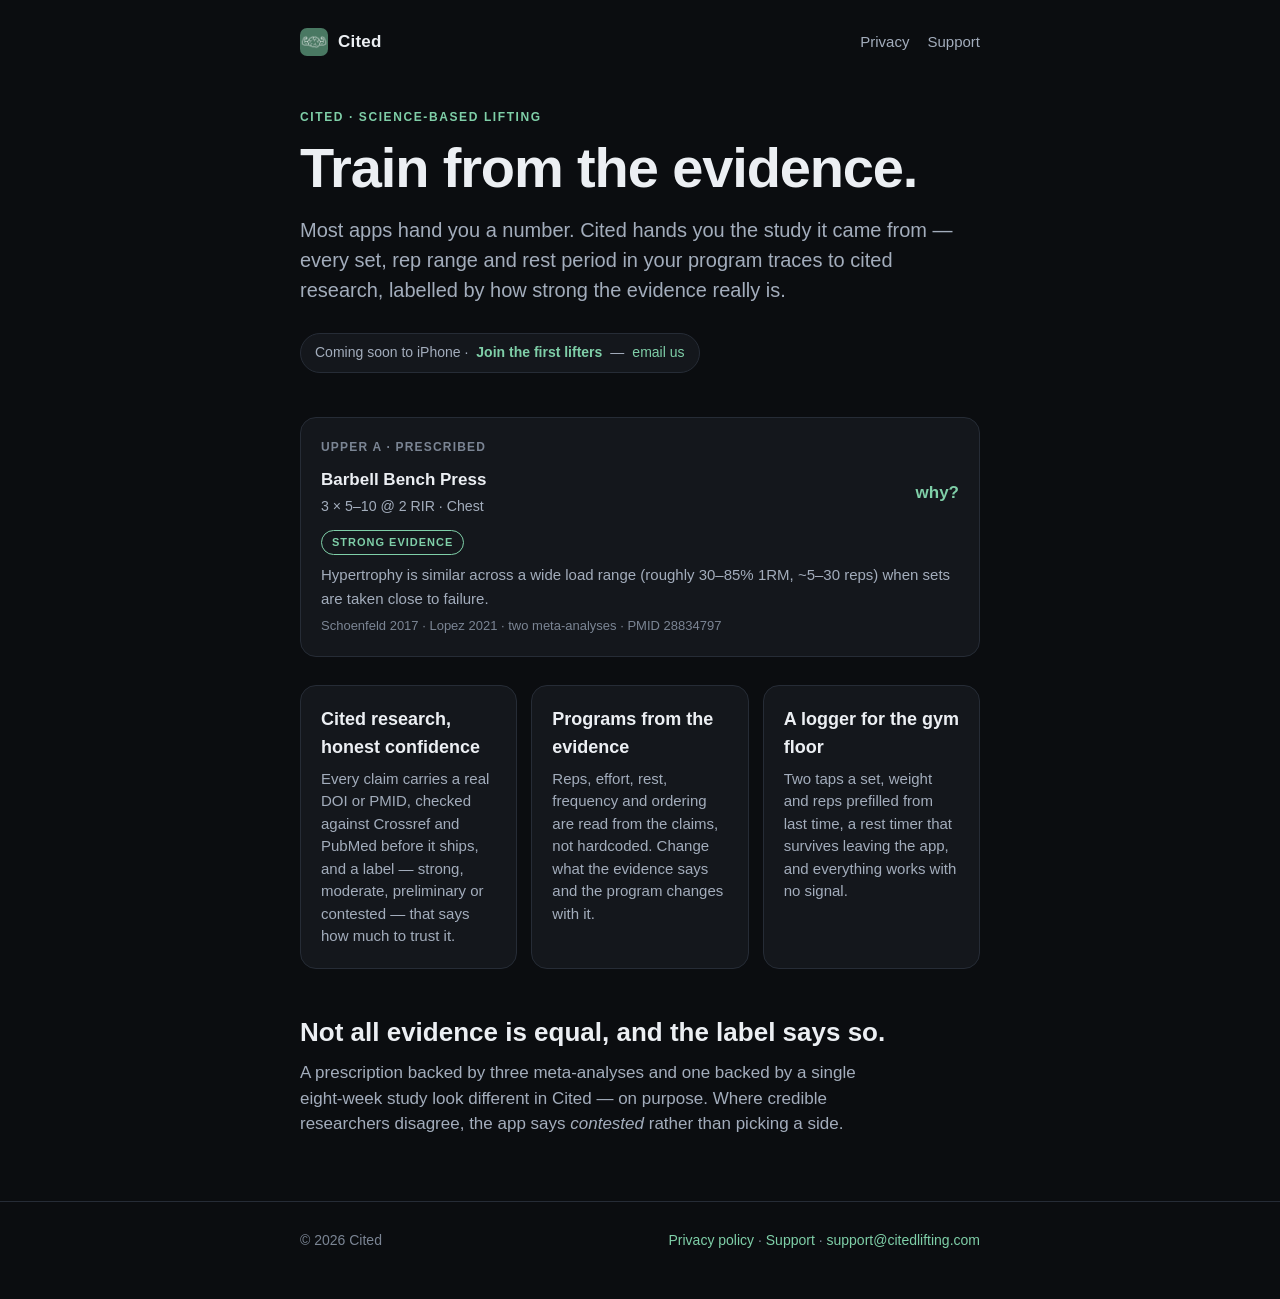
==== index.html @ fc1148b9 "Landing page, privacy policy and support for citedlifting.com" ====
<!doctype html>
<html lang="en">
<head>
<meta charset="utf-8">
<meta name="viewport" content="width=device-width,initial-scale=1">
<title>Cited — Train from the evidence</title>
<meta name="description" content="Cited is a science-based lifting app. Every set, rep range and rest period in your program traces to a cited study with an honest confidence label.">
<meta property="og:title" content="Cited — Train from the evidence">
<meta property="og:description" content="Programs built from cited research, a logger built for the gym floor, and the studies behind every number.">
<meta property="og:image" content="https://citedlifting.com/icon.png">
<meta name="theme-color" content="#0B0D10">
<link rel="icon" href="/favicon.png"><link rel="apple-touch-icon" href="/icon.png">
<link rel="stylesheet" href="/styles.css">
</head>
<body>
<header><div class="wrap">
  <a class="brand" href="/"><img src="/icon.png" alt="">Cited</a>
  <nav><a href="/privacy/">Privacy</a><a href="/support/">Support</a></nav>
</div></header>

<main class="wrap">
  <section class="hero">
    <p class="eyebrow">CITED · SCIENCE-BASED LIFTING</p>
    <h1>Train from the evidence.</h1>
    <p class="lede">Most apps hand you a number. Cited hands you the study it came from — every set, rep range and rest period in your program traces to cited research, labelled by how strong the evidence really is.</p>
    <span class="pill">Coming soon to iPhone · <b>Join the first lifters</b> — <a href="mailto:support@citedlifting.com?subject=Notify%20me%20when%20Cited%20launches">email us</a></span>
  </section>

  <section class="card" style="margin-top:36px">
    <p class="label">UPPER A · PRESCRIBED</p>
    <div class="rx">
      <div><strong>Barbell Bench Press</strong><br><small>3 × 5–10 @ 2 RIR · Chest</small></div>
      <a href="#why" style="font-weight:700">why?</a>
    </div>
    <div id="why" class="claim">
      <span class="badge">STRONG EVIDENCE</span><br>
      <span style="display:block;margin-top:8px">Hypertrophy is similar across a wide load range (roughly 30–85% 1RM, ~5–30 reps) when sets are taken close to failure.</span>
      <span class="meta" style="display:block;margin-top:6px;font-size:13px;color:var(--faint)">Schoenfeld 2017 · Lopez 2021 · two meta-analyses · PMID 28834797</span>
    </div>
  </section>

  <section class="grid">
    <div class="card"><h3>Cited research, honest confidence</h3><p>Every claim carries a real DOI or PMID, checked against Crossref and PubMed before it ships, and a label — strong, moderate, preliminary or contested — that says how much to trust it.</p></div>
    <div class="card"><h3>Programs from the evidence</h3><p>Reps, effort, rest, frequency and ordering are read from the claims, not hardcoded. Change what the evidence says and the program changes with it.</p></div>
    <div class="card"><h3>A logger for the gym floor</h3><p>Two taps a set, weight and reps prefilled from last time, a rest timer that survives leaving the app, and everything works with no signal.</p></div>
  </section>

  <h2>Not all evidence is equal, and the label says so.</h2>
  <p class="lede" style="font-size:17px">A prescription backed by three meta-analyses and one backed by a single eight-week study look different in Cited — on purpose. Where credible researchers disagree, the app says <em>contested</em> rather than picking a side.</p>
</main>

<footer><div class="wrap">
  <span>© 2026 Cited</span>
  <span><a href="/privacy/">Privacy policy</a> · <a href="/support/">Support</a> · <a href="mailto:support@citedlifting.com">support@citedlifting.com</a></span>
</div></footer>
</body>
</html>
---- styles.css ----
:root{--bg:#0B0D10;--surface:#14171C;--raised:#1B1F26;--border:#262C36;--text:#ECEFF3;--dim:#A3ADBC;--faint:#7B8594;--accent:#7FCFA8;--accent-text:#06130C;--max:720px}
*{box-sizing:border-box}html{-webkit-text-size-adjust:100%}
body{margin:0;background:var(--bg);color:var(--text);font:17px/1.55 -apple-system,BlinkMacSystemFont,"Segoe UI",Inter,Helvetica,Arial,sans-serif}
a{color:var(--accent);text-decoration:none}a:hover{text-decoration:underline}
.wrap{max-width:var(--max);margin:0 auto;padding:0 20px}
header{padding:28px 0}header .wrap{display:flex;align-items:center;justify-content:space-between;gap:16px}
.brand{display:flex;align-items:center;gap:10px;color:var(--text);font-weight:700;letter-spacing:.2px}.brand img{width:28px;height:28px;border-radius:7px}
nav a{color:var(--dim);margin-left:18px;font-size:15px}nav a:hover{color:var(--text)}
.eyebrow{color:var(--accent);font-size:12px;letter-spacing:1.6px;font-weight:700;margin:0 0 12px}
h1{font-size:clamp(36px,7vw,56px);line-height:1.05;letter-spacing:-.02em;margin:0 0 18px}
h2{font-size:26px;line-height:1.2;margin:48px 0 12px}h3{font-size:18px;margin:0 0 6px}
.lede{color:var(--dim);font-size:20px;line-height:1.5;margin:0 0 28px;max-width:34em}
.pill{display:inline-flex;align-items:center;gap:8px;background:var(--surface);border:1px solid var(--border);border-radius:999px;padding:8px 14px;color:var(--dim);font-size:14px}
.pill b{color:var(--accent);font-weight:700}
.card{background:var(--surface);border:1px solid var(--border);border-radius:16px;padding:20px}
.grid{display:grid;grid-template-columns:repeat(auto-fit,minmax(200px,1fr));gap:14px;margin:28px 0}
.grid .card p{color:var(--dim);margin:0;font-size:15px;line-height:1.5}
.label{color:var(--faint);font-size:12px;letter-spacing:1.2px;font-weight:600;margin:0 0 10px}
.rx{display:flex;justify-content:space-between;align-items:center;gap:12px}.rx small{color:var(--dim);font-variant-numeric:tabular-nums}
.badge{display:inline-block;border:1px solid var(--accent);color:var(--accent);border-radius:999px;padding:3px 10px;font-size:11px;letter-spacing:1px;font-weight:700}
.claim{margin-top:10px;color:var(--dim);font-size:15px}
.hero{padding:24px 0 8px}
footer{border-top:1px solid var(--border);margin-top:64px;padding:28px 0 48px;color:var(--faint);font-size:14px}
footer .wrap{display:flex;flex-wrap:wrap;gap:8px 20px;justify-content:space-between}
.prose{max-width:640px}.prose h2{font-size:22px;margin-top:40px}.prose p,.prose li{color:var(--dim)}.prose li{margin:6px 0}.prose strong{color:var(--text)}
.prose .meta{color:var(--faint);font-size:14px}
.prose code{background:var(--raised);border-radius:6px;padding:1px 6px;font-size:14px;color:var(--text)}
hr{border:0;border-top:1px solid var(--border);margin:32px 0}
@media (max-width:520px){nav a{margin-left:12px}.lede{font-size:18px}}
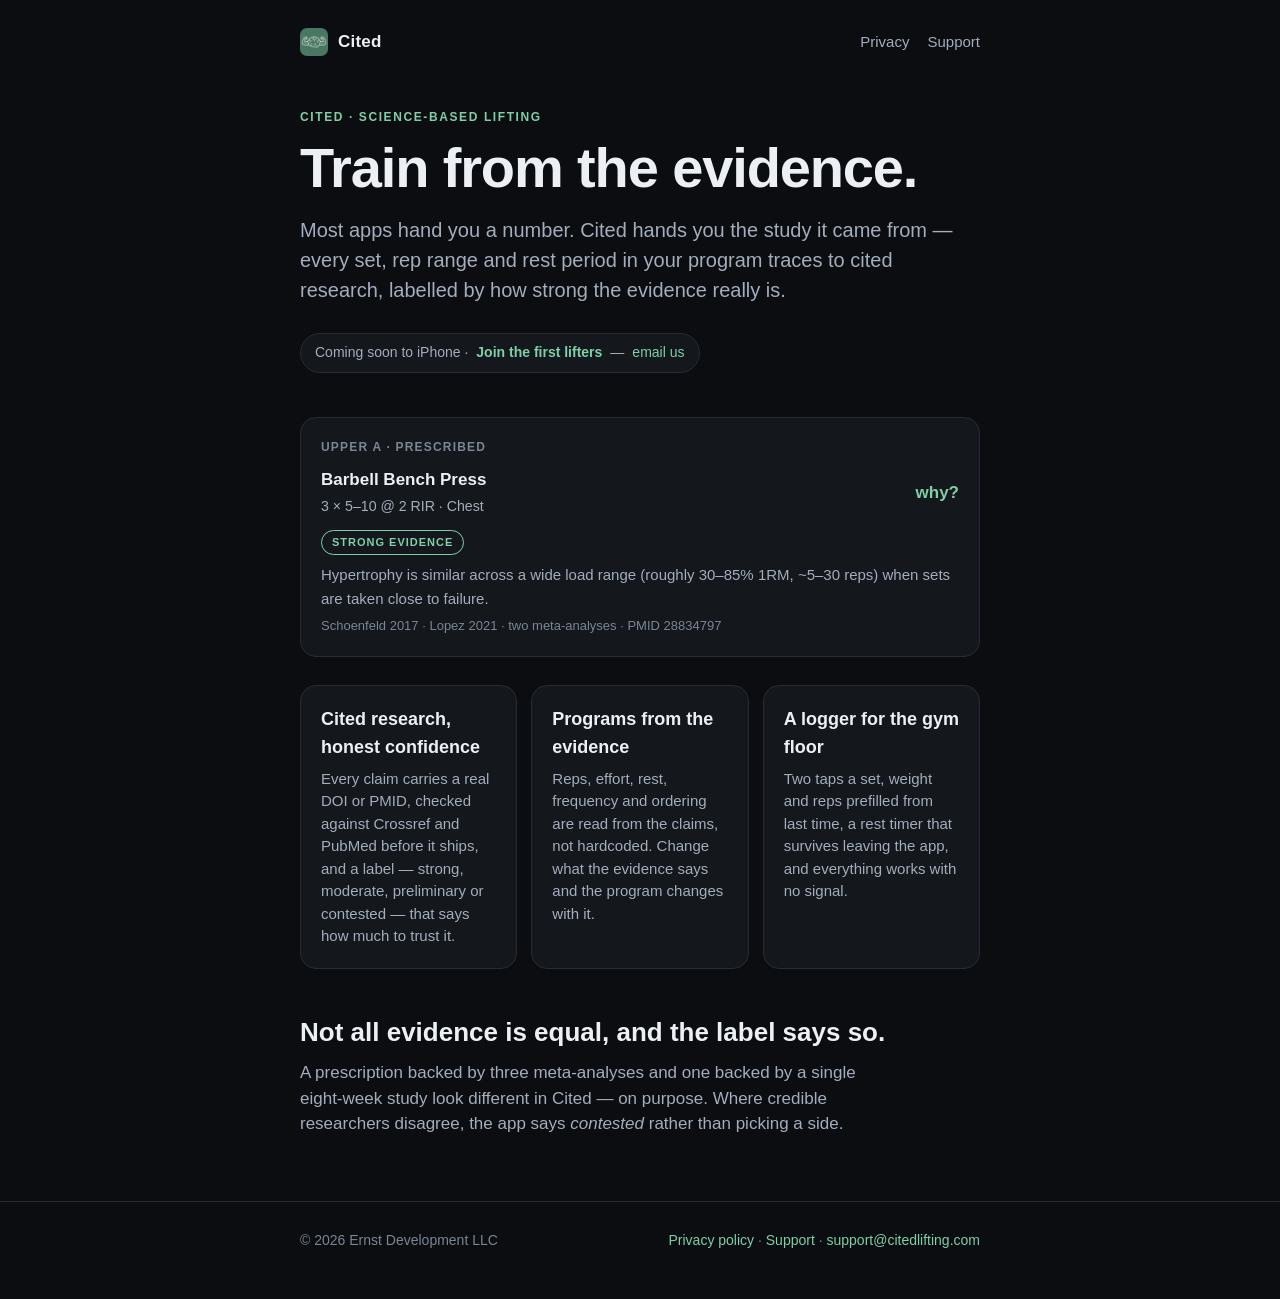
==== commit 36d3b1af: "Ernst Development LLC in the footer and the privacy policy" ====
--- a/index.html
+++ b/index.html
@@ -11,6 +11,12 @@
 <meta name="theme-color" content="#0B0D10">
 <link rel="icon" href="/favicon.png"><link rel="apple-touch-icon" href="/icon.png">
 <link rel="stylesheet" href="/styles.css">
+<script>
+// Older app builds send the email-confirmation redirect to the site root.
+// Anything that looks like an auth outcome in the URL is forwarded to the
+// page built for it, which also drops it from the address bar.
+(function(){var q=location.search+location.hash;if(/(^|[#&?])(access_token|refresh_token|code|error|error_code|type)=/.test(q))location.replace('/verified/'+location.search+location.hash);})();
+</script>
 </head>
 <body>
 <header><div class="wrap">
@@ -50,7 +56,7 @@
 </main>
 
 <footer><div class="wrap">
-  <span>© 2026 Cited</span>
+  <span>© 2026 Ernst Development LLC</span>
   <span><a href="/privacy/">Privacy policy</a> · <a href="/support/">Support</a> · <a href="mailto:support@citedlifting.com">support@citedlifting.com</a></span>
 </div></footer>
 </body>
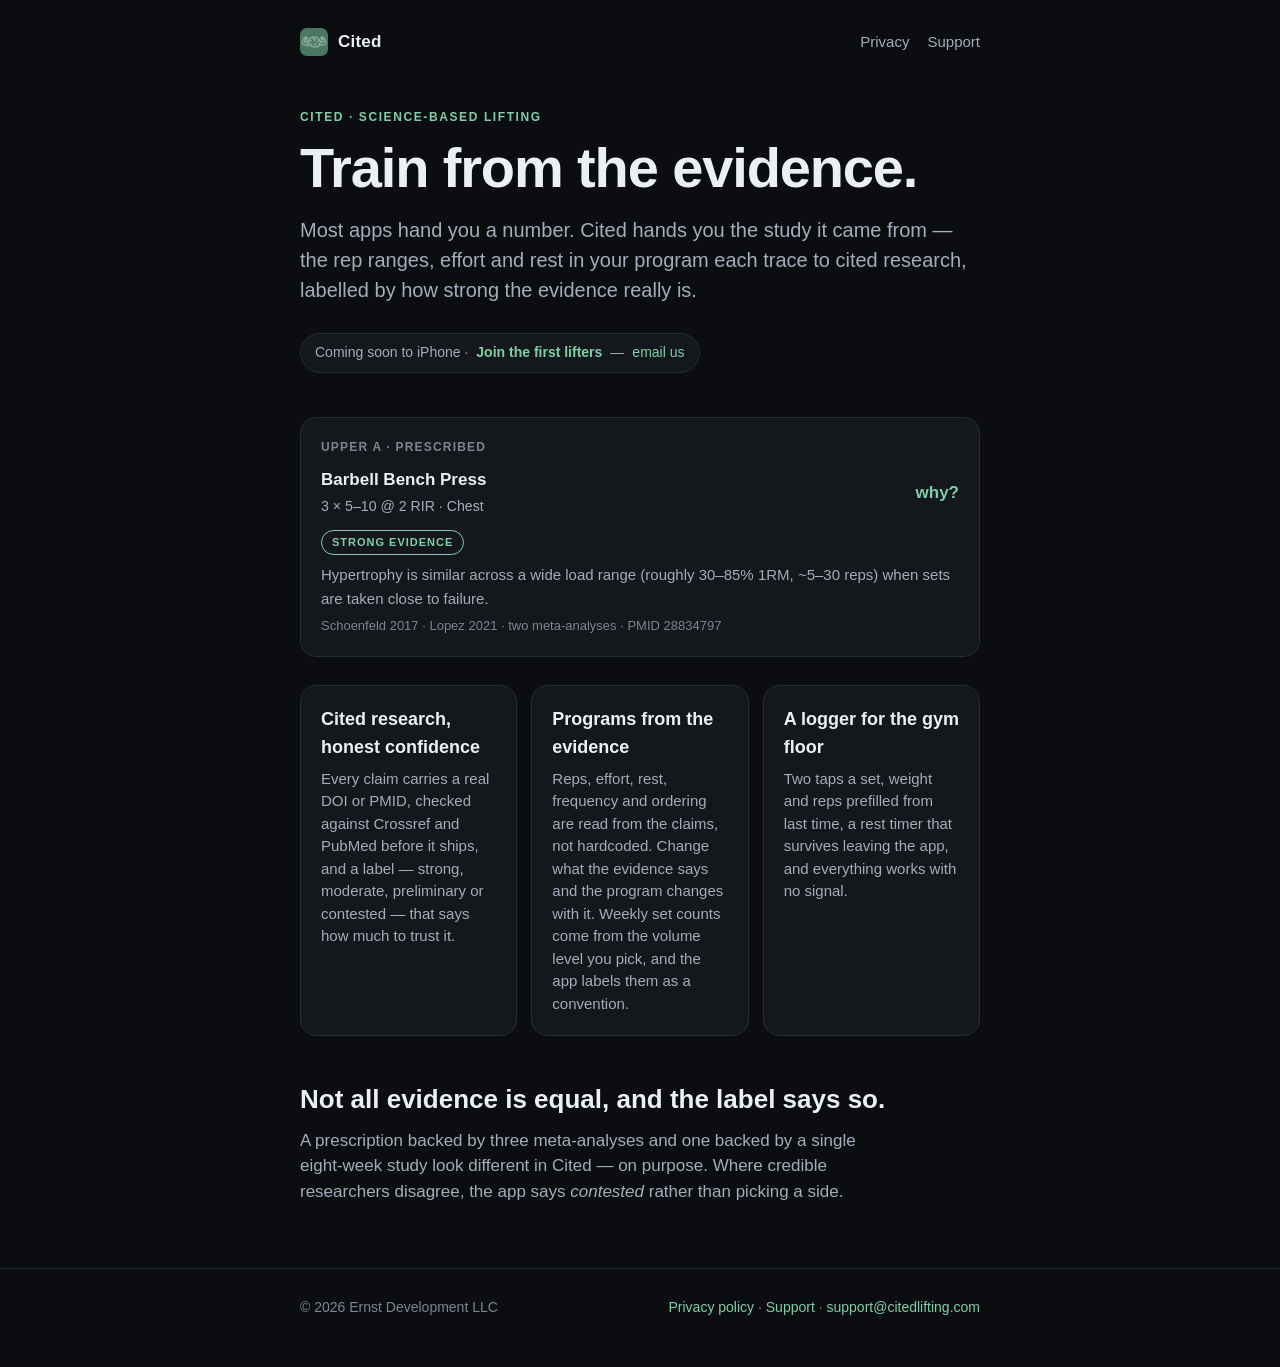
==== commit d93c4f0b: "Landing copy no longer says set counts trace to research; delete-account path updated The landing pa" ====
--- a/index.html
+++ b/index.html
@@ -4,9 +4,9 @@
 <meta charset="utf-8">
 <meta name="viewport" content="width=device-width,initial-scale=1">
 <title>Cited — Train from the evidence</title>
-<meta name="description" content="Cited is a science-based lifting app. Every set, rep range and rest period in your program traces to a cited study with an honest confidence label.">
+<meta name="description" content="Cited is a science-based lifting app. The rep ranges, effort and rest in your program each trace to a cited study with an honest confidence label.">
 <meta property="og:title" content="Cited — Train from the evidence">
-<meta property="og:description" content="Programs built from cited research, a logger built for the gym floor, and the studies behind every number.">
+<meta property="og:description" content="Programs built from cited research, a logger built for the gym floor, and the studies behind every prescription.">
 <meta property="og:image" content="https://citedlifting.com/icon.png">
 <meta name="theme-color" content="#0B0D10">
 <link rel="icon" href="/favicon.png"><link rel="apple-touch-icon" href="/icon.png">
@@ -28,7 +28,7 @@
   <section class="hero">
     <p class="eyebrow">CITED · SCIENCE-BASED LIFTING</p>
     <h1>Train from the evidence.</h1>
-    <p class="lede">Most apps hand you a number. Cited hands you the study it came from — every set, rep range and rest period in your program traces to cited research, labelled by how strong the evidence really is.</p>
+    <p class="lede">Most apps hand you a number. Cited hands you the study it came from — the rep ranges, effort and rest in your program each trace to cited research, labelled by how strong the evidence really is.</p>
     <span class="pill">Coming soon to iPhone · <b>Join the first lifters</b> — <a href="mailto:support@citedlifting.com?subject=Notify%20me%20when%20Cited%20launches">email us</a></span>
   </section>
 
@@ -47,7 +47,7 @@
 
   <section class="grid">
     <div class="card"><h3>Cited research, honest confidence</h3><p>Every claim carries a real DOI or PMID, checked against Crossref and PubMed before it ships, and a label — strong, moderate, preliminary or contested — that says how much to trust it.</p></div>
-    <div class="card"><h3>Programs from the evidence</h3><p>Reps, effort, rest, frequency and ordering are read from the claims, not hardcoded. Change what the evidence says and the program changes with it.</p></div>
+    <div class="card"><h3>Programs from the evidence</h3><p>Reps, effort, rest, frequency and ordering are read from the claims, not hardcoded. Change what the evidence says and the program changes with it. Weekly set counts come from the volume level you pick, and the app labels them as a convention.</p></div>
     <div class="card"><h3>A logger for the gym floor</h3><p>Two taps a set, weight and reps prefilled from last time, a rest timer that survives leaving the app, and everything works with no signal.</p></div>
   </section>
 
